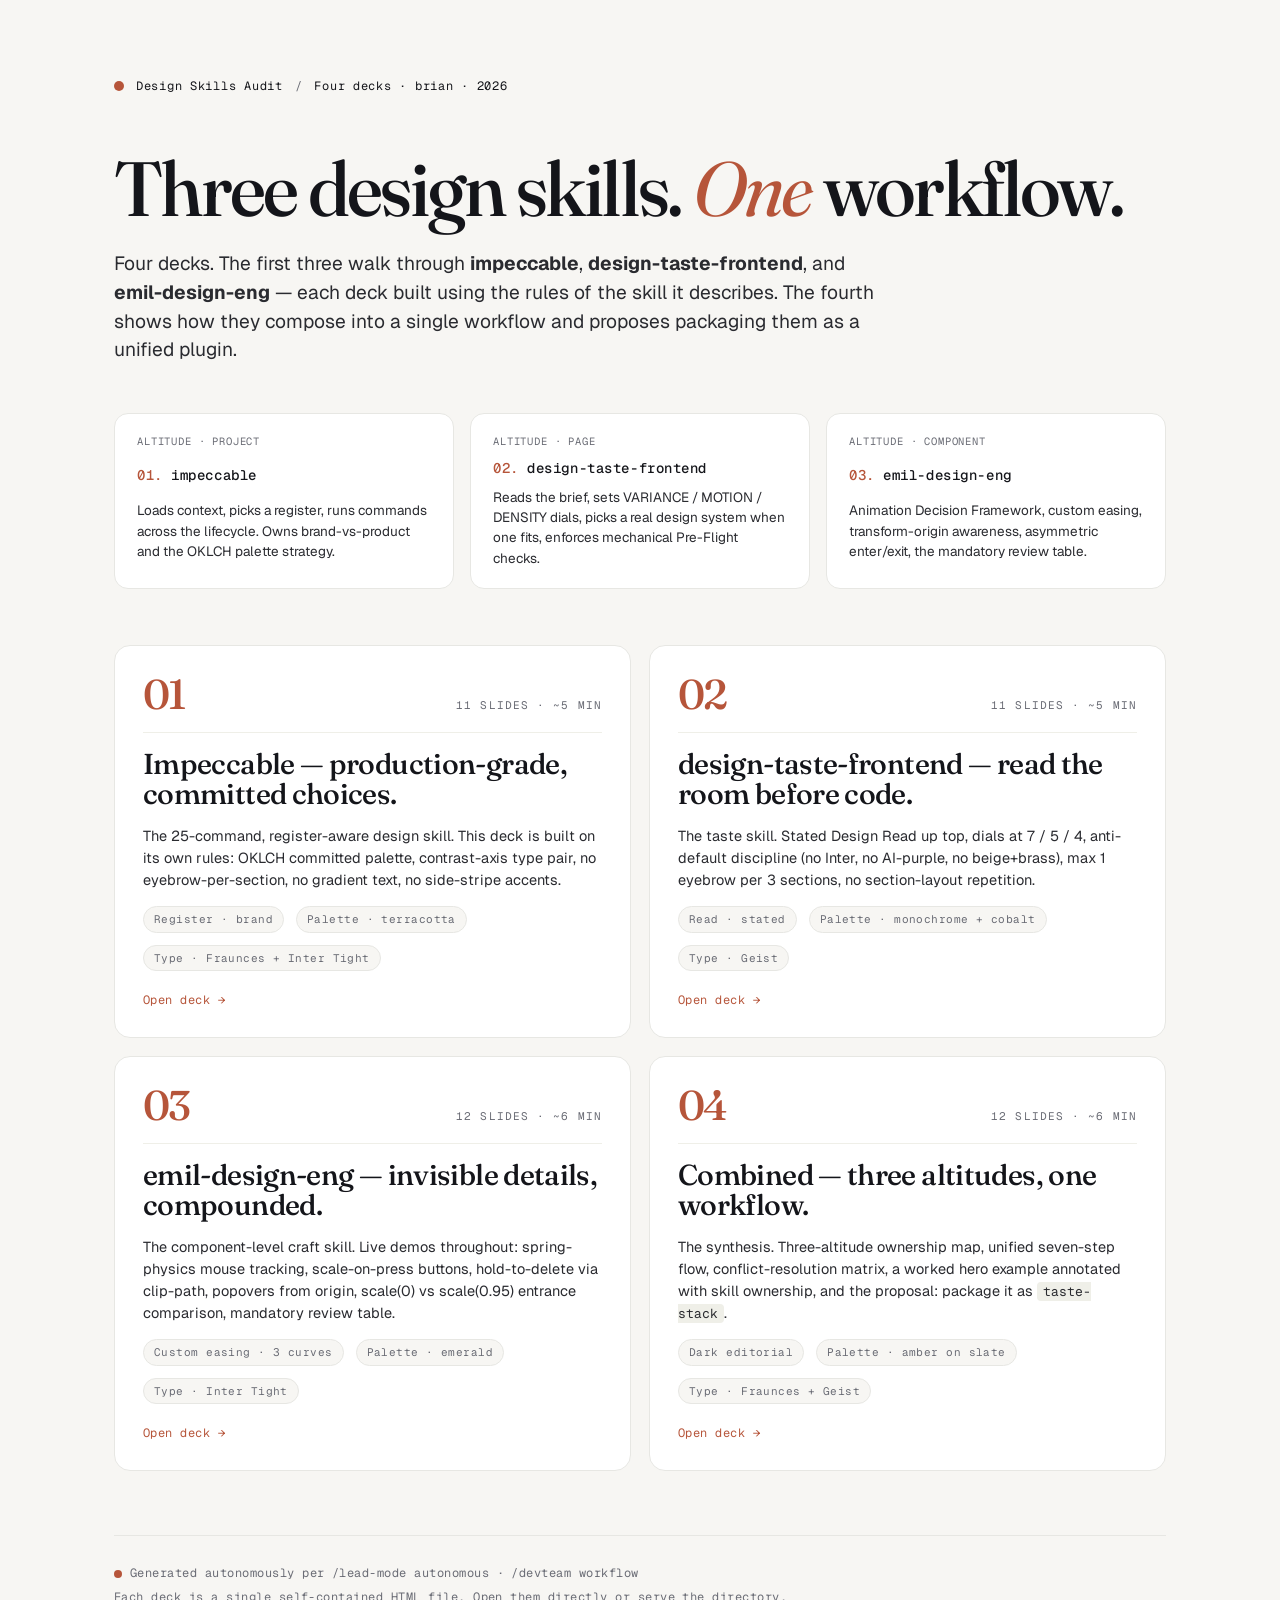
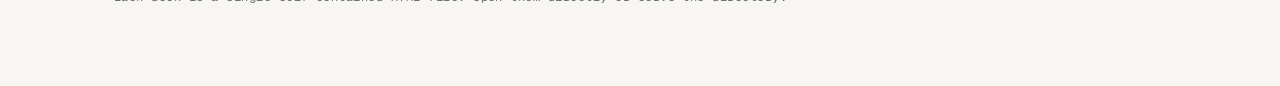
==== decks/index.html @ 85f2f713 "Initial commit: presto plugin v0.1.0 A Claude Code plugin that stacks three production-grade design " ====
<!doctype html>
<html lang="en">
<head>
<meta charset="utf-8" />
<meta name="viewport" content="width=device-width,initial-scale=1" />
<title>Design Skills Audit — Index</title>
<link rel="preconnect" href="https://fonts.googleapis.com">
<link rel="preconnect" href="https://fonts.gstatic.com" crossorigin>
<link href="https://fonts.googleapis.com/css2?family=Geist:wght@400;500;600;700&family=Geist+Mono:wght@400;500;600&family=Fraunces:opsz,wght@9..144,400;9..144,500&display=swap" rel="stylesheet">
<style>
  :root {
    --ease-out: cubic-bezier(0.23, 1, 0.32, 1);
    --bg:       #f7f6f3;
    --surface:  #ffffff;
    --ink:      #14151a;
    --ink-2:    #2a2b30;
    --muted:    #6a6c75;
    --line:     #e7e7e3;
    --line-2:   #efefe8;
    --accent:   #b6553a;   /* terracotta — neutral choice between the four decks */
    --accent-2: #8e3e29;

    --sans:    "Geist", ui-sans-serif, system-ui, sans-serif;
    --display: "Fraunces", ui-serif, Georgia, serif;
    --mono:    "Geist Mono", ui-monospace, SFMono-Regular, Menlo, monospace;
  }
  * { box-sizing: border-box; }
  html, body { margin: 0; padding: 0; }
  body {
    background: var(--bg);
    color: var(--ink);
    font-family: var(--sans);
    line-height: 1.5;
    -webkit-font-smoothing: antialiased;
  }
  .wrap {
    max-width: 1180px;
    margin: 0 auto;
    padding: clamp(48px, 6vw, 88px) clamp(24px, 5vw, 64px) 80px;
  }
  header.top {
    display: flex;
    align-items: center;
    gap: 12px;
    font-family: var(--mono);
    font-size: 12px;
    letter-spacing: 0.06em;
    color: var(--ink);
    margin-bottom: 56px;
  }
  header.top .dot { width: 10px; height: 10px; background: var(--accent); border-radius: 50%; }
  header.top .sep { color: var(--muted); }

  h1 {
    font-family: var(--display);
    font-size: clamp(2.6rem, 6vw, 4.8rem);
    line-height: 0.98;
    letter-spacing: -0.035em;
    font-weight: 500;
    margin: 0 0 24px;
    text-wrap: balance;
  }
  h1 em { font-style: italic; color: var(--accent); font-weight: 400; }
  p.lead {
    font-size: 1.2rem;
    color: var(--ink-2);
    max-width: 60ch;
    text-wrap: pretty;
    margin: 0 0 48px;
  }

  .summary {
    display: grid;
    gap: 16px;
    grid-template-columns: 1fr;
    margin-bottom: 56px;
  }
  @media (min-width: 760px) { .summary { grid-template-columns: repeat(3, 1fr); } }
  .sum {
    background: var(--surface);
    border: 1px solid var(--line);
    border-radius: 14px;
    padding: 20px 22px;
    display: grid;
    gap: 8px;
  }
  .sum h3 { margin: 0; font-size: 14px; color: var(--ink); font-family: var(--mono); font-weight: 500; letter-spacing: 0.04em; }
  .sum h3 .pre { color: var(--accent); }
  .sum p { margin: 0; font-size: 13.5px; color: var(--ink-2); }
  .sum .l {
    font-family: var(--mono);
    font-size: 10.5px;
    color: var(--muted);
    letter-spacing: 0.08em;
    text-transform: uppercase;
  }

  .decks {
    display: grid;
    gap: 18px;
  }
  @media (min-width: 880px) { .decks { grid-template-columns: 1fr 1fr; } }

  .deck-card {
    background: var(--surface);
    border: 1px solid var(--line);
    border-radius: 16px;
    padding: 28px;
    display: grid;
    gap: 16px;
    text-decoration: none;
    color: var(--ink);
    transition: transform 220ms var(--ease-out), border-color 200ms var(--ease-out);
  }
  .deck-card:hover { transform: translateY(-2px); border-color: var(--accent); }
  .deck-card:active { transform: scale(0.99); transition-duration: 100ms; }
  .deck-card .head {
    display: flex; align-items: baseline; justify-content: space-between;
    gap: 16px;
    border-bottom: 1px solid var(--line-2);
    padding-bottom: 16px;
  }
  .deck-card .head .n {
    font-family: var(--display);
    font-size: 2.6rem;
    font-weight: 500;
    color: var(--accent);
    letter-spacing: -0.04em;
    line-height: 1;
  }
  .deck-card .head .label {
    font-family: var(--mono);
    font-size: 11px;
    letter-spacing: 0.1em;
    text-transform: uppercase;
    color: var(--muted);
  }
  .deck-card h2 {
    font-family: var(--display);
    font-size: 1.8rem;
    letter-spacing: -0.022em;
    line-height: 1.05;
    margin: 0;
    font-weight: 500;
  }
  .deck-card p { margin: 0; font-size: 14.5px; color: var(--ink-2); max-width: 50ch; }
  .deck-card .meta {
    display: flex; gap: 12px; flex-wrap: wrap;
    font-family: var(--mono);
    font-size: 11px;
    color: var(--muted);
    letter-spacing: 0.04em;
  }
  .deck-card .meta span {
    padding: 4px 10px;
    border: 1px solid var(--line);
    border-radius: 999px;
    background: var(--bg);
  }
  .deck-card .arrow {
    margin-top: 4px;
    font-family: var(--mono);
    font-size: 12px;
    color: var(--accent);
    letter-spacing: 0.04em;
  }

  footer {
    margin-top: 64px;
    padding-top: 28px;
    border-top: 1px solid var(--line);
    display: grid;
    gap: 6px;
    font-family: var(--mono);
    font-size: 12px;
    color: var(--muted);
    letter-spacing: 0.04em;
  }
  footer .pulse {
    display: inline-block;
    width: 8px; height: 8px;
    background: var(--accent);
    border-radius: 50%;
    margin-right: 8px;
    vertical-align: middle;
  }

  @media (prefers-reduced-motion: reduce) {
    * { transition-duration: 0.001ms !important; animation-duration: 0.001ms !important; }
  }
</style>
</head>
<body>
<div class="wrap">

  <header class="top">
    <span class="dot" aria-hidden="true"></span>
    <span>Design Skills Audit</span>
    <span class="sep">/</span>
    <span>Four decks · brian · 2026</span>
  </header>

  <h1>Three design skills. <em>One</em> workflow.</h1>
  <p class="lead">Four decks. The first three walk through <strong>impeccable</strong>, <strong>design-taste-frontend</strong>, and <strong>emil-design-eng</strong> — each deck built using the rules of the skill it describes. The fourth shows how they compose into a single workflow and proposes packaging them as a unified plugin.</p>

  <section class="summary" aria-label="Skill summary">
    <div class="sum">
      <span class="l">Altitude · Project</span>
      <h3><span class="pre">01.</span> impeccable</h3>
      <p>Loads context, picks a register, runs commands across the lifecycle. Owns brand-vs-product and the OKLCH palette strategy.</p>
    </div>
    <div class="sum">
      <span class="l">Altitude · Page</span>
      <h3><span class="pre">02.</span> design-taste-frontend</h3>
      <p>Reads the brief, sets VARIANCE / MOTION / DENSITY dials, picks a real design system when one fits, enforces mechanical Pre-Flight checks.</p>
    </div>
    <div class="sum">
      <span class="l">Altitude · Component</span>
      <h3><span class="pre">03.</span> emil-design-eng</h3>
      <p>Animation Decision Framework, custom easing, transform-origin awareness, asymmetric enter/exit, the mandatory review table.</p>
    </div>
  </section>

  <section class="decks" aria-label="The four decks">
    <a class="deck-card" href="deck-impeccable.html">
      <div class="head">
        <span class="n">01</span>
        <span class="label">11 slides · ~5 min</span>
      </div>
      <h2>Impeccable — production-grade, committed choices.</h2>
      <p>The 25-command, register-aware design skill. This deck is built on its own rules: OKLCH committed palette, contrast-axis type pair, no eyebrow-per-section, no gradient text, no side-stripe accents.</p>
      <div class="meta">
        <span>Register · brand</span>
        <span>Palette · terracotta</span>
        <span>Type · Fraunces + Inter Tight</span>
      </div>
      <span class="arrow">Open deck →</span>
    </a>

    <a class="deck-card" href="deck-design-taste-frontend.html">
      <div class="head">
        <span class="n">02</span>
        <span class="label">11 slides · ~5 min</span>
      </div>
      <h2>design-taste-frontend — read the room before code.</h2>
      <p>The taste skill. Stated Design Read up top, dials at 7 / 5 / 4, anti-default discipline (no Inter, no AI-purple, no beige+brass), max 1 eyebrow per 3 sections, no section-layout repetition.</p>
      <div class="meta">
        <span>Read · stated</span>
        <span>Palette · monochrome + cobalt</span>
        <span>Type · Geist</span>
      </div>
      <span class="arrow">Open deck →</span>
    </a>

    <a class="deck-card" href="deck-emil-design-eng.html">
      <div class="head">
        <span class="n">03</span>
        <span class="label">12 slides · ~6 min</span>
      </div>
      <h2>emil-design-eng — invisible details, compounded.</h2>
      <p>The component-level craft skill. Live demos throughout: spring-physics mouse tracking, scale-on-press buttons, hold-to-delete via clip-path, popovers from origin, scale(0) vs scale(0.95) entrance comparison, mandatory review table.</p>
      <div class="meta">
        <span>Custom easing · 3 curves</span>
        <span>Palette · emerald</span>
        <span>Type · Inter Tight</span>
      </div>
      <span class="arrow">Open deck →</span>
    </a>

    <a class="deck-card" href="deck-combined.html">
      <div class="head">
        <span class="n">04</span>
        <span class="label">12 slides · ~6 min</span>
      </div>
      <h2>Combined — three altitudes, one workflow.</h2>
      <p>The synthesis. Three-altitude ownership map, unified seven-step flow, conflict-resolution matrix, a worked hero example annotated with skill ownership, and the proposal: package it as <code style="font-family: var(--mono); font-size: 0.9em; background: var(--line-2); padding: 1px 6px; border-radius: 4px;">taste-stack</code>.</p>
      <div class="meta">
        <span>Dark editorial</span>
        <span>Palette · amber on slate</span>
        <span>Type · Fraunces + Geist</span>
      </div>
      <span class="arrow">Open deck →</span>
    </a>
  </section>

  <footer>
    <span><span class="pulse" aria-hidden="true"></span>Generated autonomously per /lead-mode autonomous · /devteam workflow</span>
    <span>Each deck is a single self-contained HTML file. Open them directly or serve the directory.</span>
  </footer>

</div>
</body>
</html>
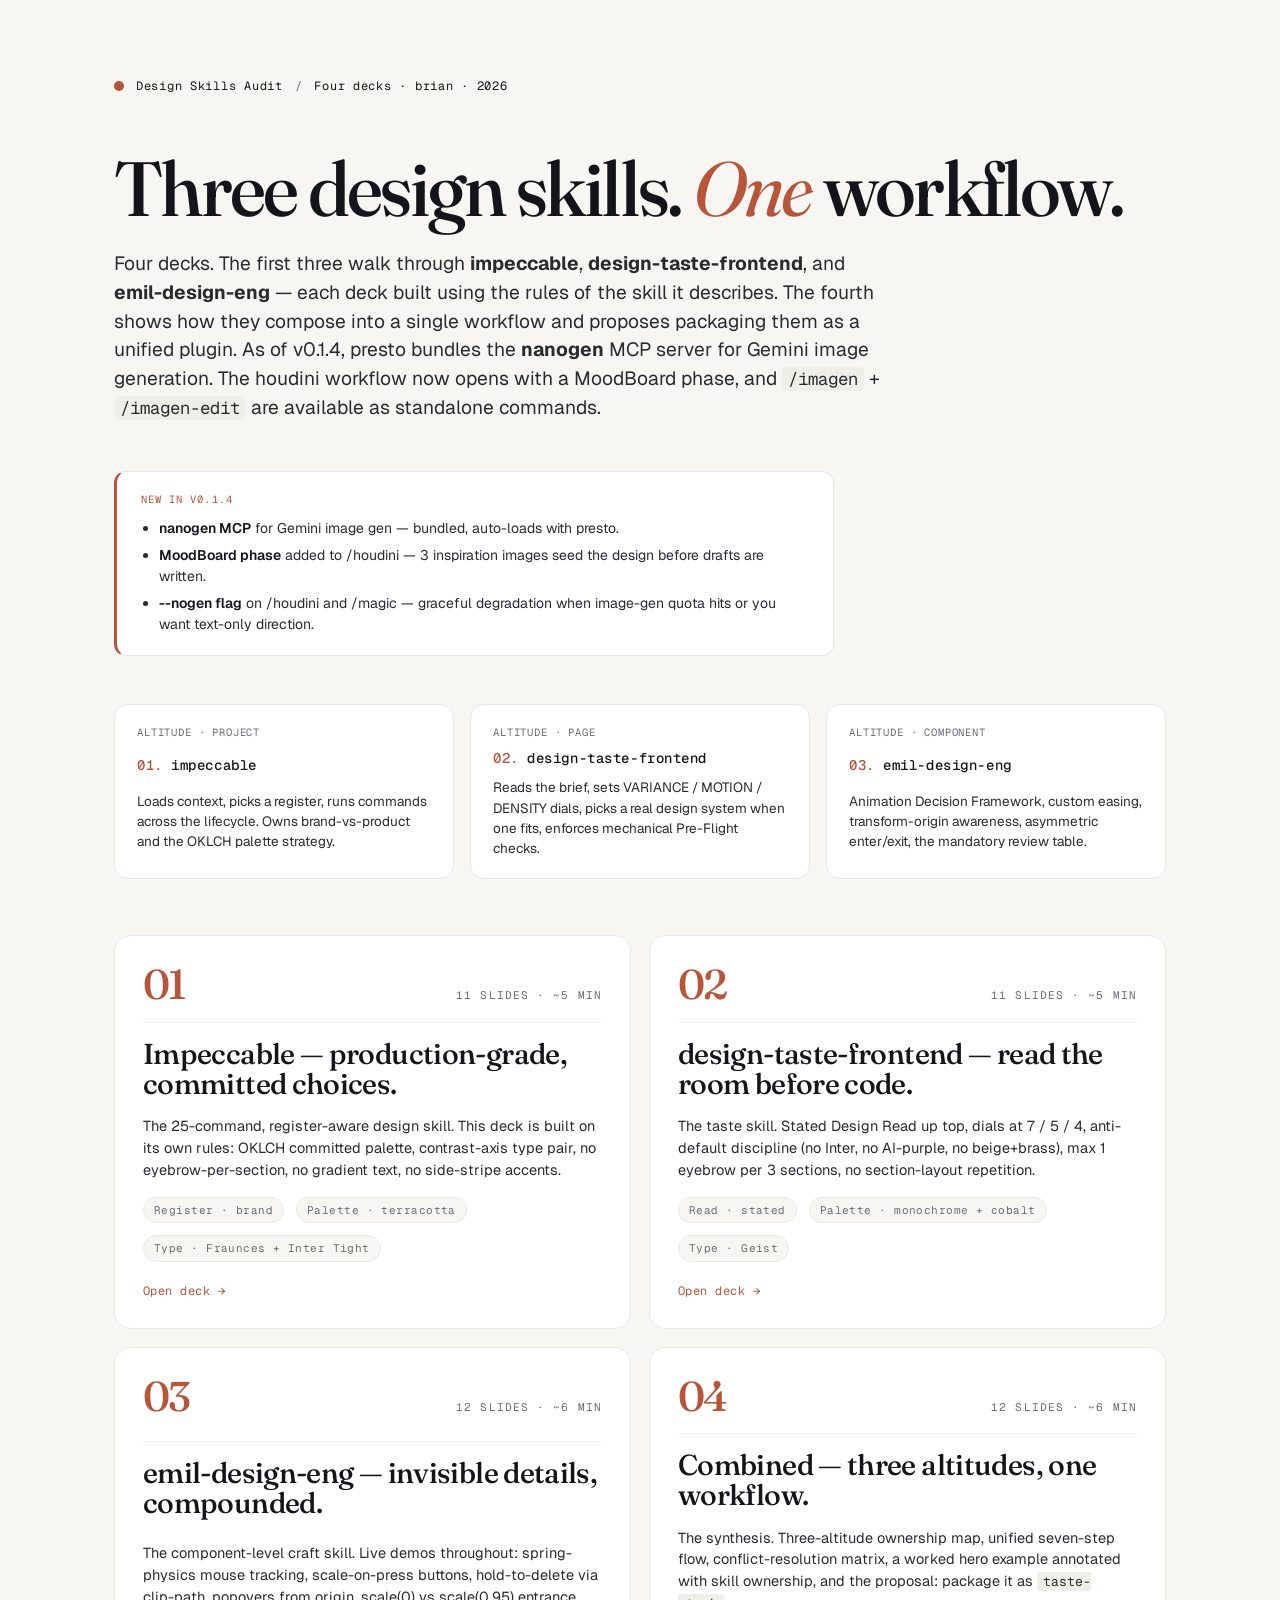
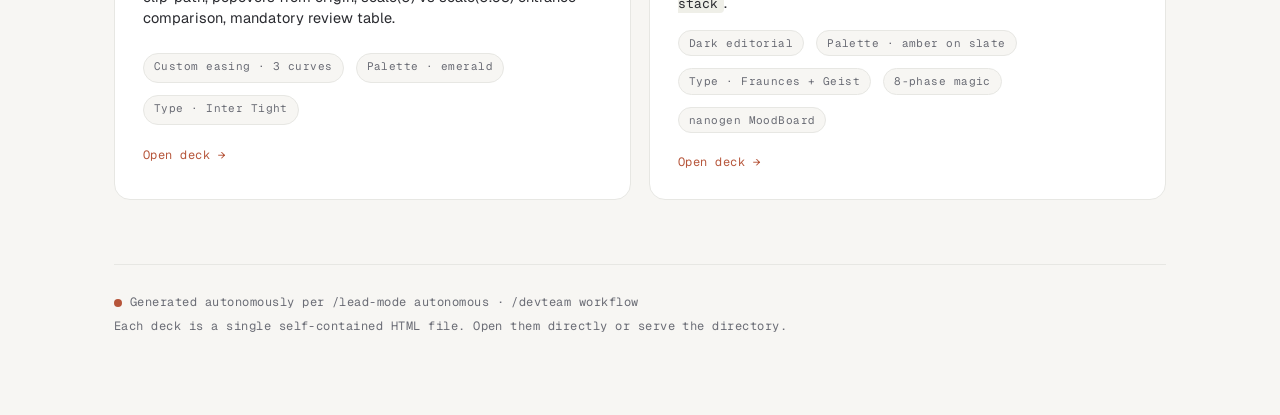
==== commit 057ede99: "v0.1.5: guides + decks updated for nanogen integration Brings the user-facing documentation up to da" ====
--- a/decks/index.html
+++ b/decks/index.html
@@ -165,6 +165,35 @@
     letter-spacing: 0.04em;
   }
 
+  .whats-new {
+    background: var(--surface);
+    border: 1px solid var(--line);
+    border-left: 3px solid var(--accent);
+    border-radius: 12px;
+    padding: 20px 24px;
+    margin: 0 0 48px;
+    display: grid;
+    gap: 10px;
+    max-width: 720px;
+  }
+  .whats-new .wn-label {
+    font-family: var(--mono);
+    font-size: 10.5px;
+    color: var(--accent);
+    letter-spacing: 0.1em;
+    text-transform: uppercase;
+  }
+  .whats-new .wn-list {
+    margin: 0;
+    padding: 0 0 0 18px;
+    display: grid;
+    gap: 6px;
+    font-size: 14px;
+    color: var(--ink-2);
+  }
+  .whats-new .wn-list li { line-height: 1.5; }
+  .whats-new .wn-list strong { color: var(--ink); font-weight: 600; }
+
   footer {
     margin-top: 64px;
     padding-top: 28px;
@@ -201,7 +230,16 @@
   </header>
 
   <h1>Three design skills. <em>One</em> workflow.</h1>
-  <p class="lead">Four decks. The first three walk through <strong>impeccable</strong>, <strong>design-taste-frontend</strong>, and <strong>emil-design-eng</strong> — each deck built using the rules of the skill it describes. The fourth shows how they compose into a single workflow and proposes packaging them as a unified plugin.</p>
+  <p class="lead">Four decks. The first three walk through <strong>impeccable</strong>, <strong>design-taste-frontend</strong>, and <strong>emil-design-eng</strong> — each deck built using the rules of the skill it describes. The fourth shows how they compose into a single workflow and proposes packaging them as a unified plugin. As of v0.1.4, presto bundles the <strong>nanogen</strong> MCP server for Gemini image generation. The houdini workflow now opens with a MoodBoard phase, and <code style="font-family: var(--mono); font-size: 0.9em; background: var(--line-2); padding: 1px 6px; border-radius: 4px;">/imagen</code> + <code style="font-family: var(--mono); font-size: 0.9em; background: var(--line-2); padding: 1px 6px; border-radius: 4px;">/imagen-edit</code> are available as standalone commands.</p>
+
+  <section class="whats-new" aria-label="What's new in v0.1.4">
+    <span class="wn-label">New in v0.1.4</span>
+    <ul class="wn-list">
+      <li><strong>nanogen MCP</strong> for Gemini image gen — bundled, auto-loads with presto.</li>
+      <li><strong>MoodBoard phase</strong> added to /houdini — 3 inspiration images seed the design before drafts are written.</li>
+      <li><strong>--nogen flag</strong> on /houdini and /magic — graceful degradation when image-gen quota hits or you want text-only direction.</li>
+    </ul>
+  </section>
 
   <section class="summary" aria-label="Skill summary">
     <div class="sum">
@@ -278,6 +316,8 @@
         <span>Dark editorial</span>
         <span>Palette · amber on slate</span>
         <span>Type · Fraunces + Geist</span>
+        <span>8-phase magic</span>
+        <span>nanogen MoodBoard</span>
       </div>
       <span class="arrow">Open deck →</span>
     </a>
